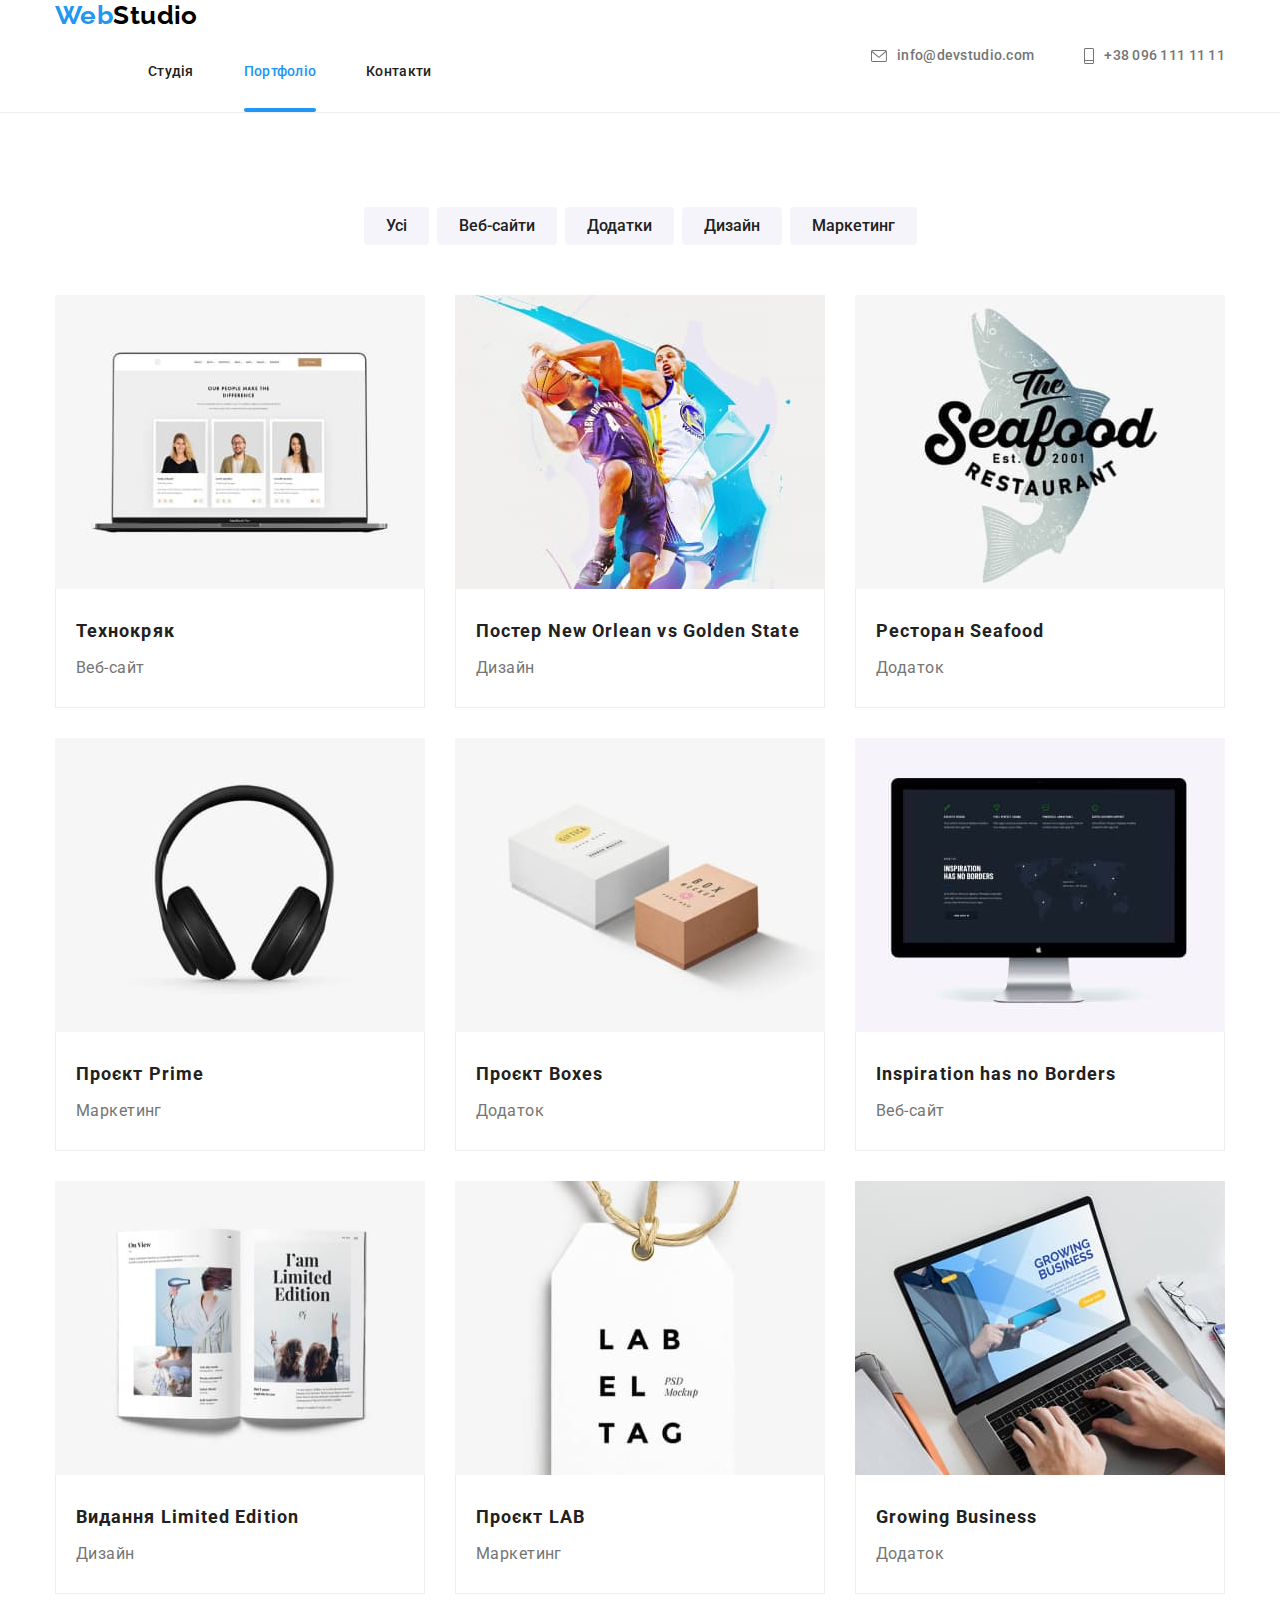
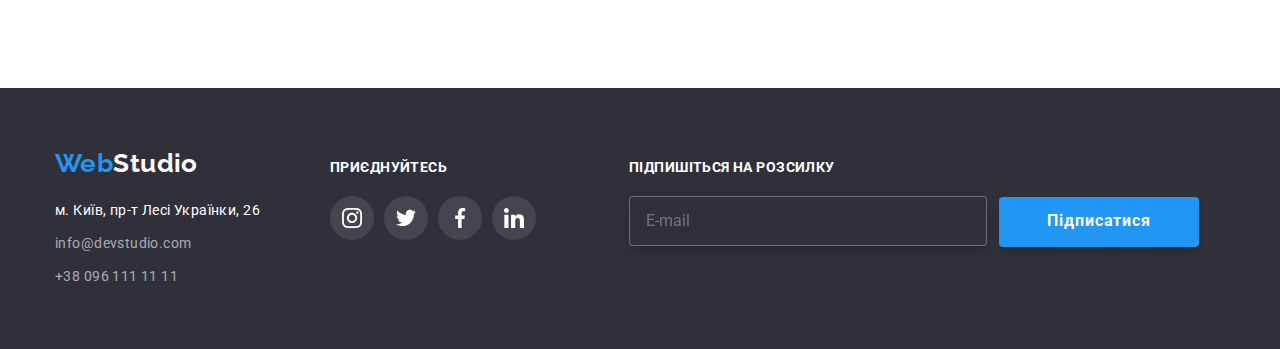
==== portfolio.html @ 60413f48 "bem metodology" ====
<!DOCTYPE html>
<html lang="uk">
  <head>
    <meta charset="UTF-8" />
    <meta http-equiv="X-UA-Compatible" content="IE=edge" />
    <meta name="viewport" content="width=device-width, initial-scale=1.0" />
    <title>WebStudio</title>
    <link
      href="https://fonts.googleapis.com/css2?family=Raleway:wght@700&family=Roboto:wght@400;500;700;900&display=swap"
      rel="stylesheet"
    />
    <link
      rel="stylesheet"
      href="https://cdnjs.cloudflare.com/ajax/libs/modern-normalize/1.1.0/modern-normalize.min.css"
    />
    <link rel="stylesheet" href="./css/style.css" />
  </head>
  <body>
    <!--Header-->
    <header class="page-header">
      <div class="container container--nav">
        <nav class="site-nav">
          <a href="./index.html" class="header-logo"
            ><span class="header-logo__accent">Web</span>Studio</a
          >
          <ul class="site-nav__list">
            <li class="site-nav__item">
              <a href="./index.html" class="site-nav__link">Студія</a>
            </li>
            <li class="site-nav__item">
              <a
                href="./portfolio.html"
                class="site-nav__link site-nav__current"
                >Портфоліо</a
              >
            </li>
            <li class="site-nav_item">
              <a href="" class="site-nav__link">Контакти</a>
            </li>
          </ul>
        </nav>
        <ul class="header-address">
          <li class="header-adress__item">
            <a href="mailto:info@devstudio.com" class="header-adress__link"
              ><svg class="header-adress__icon" width="16" height="12">
                <use href="./images/symbol-defs.svg#icon-letter"></use></svg
              >info@devstudio.com</a
            >
          </li>
          <li class="header-adress__item">
            <a href="tel:+380961111111" class="header-adress__link"
              ><svg class="header-adress__icon" width="10" height="16">
                <use href="./images/symbol-defs.svg#icon-phone"></use></svg
              >+38 096 111 11 11</a
            >
          </li>
        </ul>
      </div>
    </header>
    <!-- Unique pages -->
    <main>
      <section class="porfolio section">
        <div class="container">
          <h1 class="section-title" hidden>Our projects</h1>
          <div class="portfolio-buttons-list">
            <button type="button" class="button portfolio-button">Усі</button>
            <button type="button" class="button portfolio-button">
              Веб-сайти
            </button>
            <button type="button" class="button portfolio-button">
              Додатки
            </button>
            <button type="button" class="button portfolio-button">
              Дизайн
            </button>
            <button type="button" class="button portfolio-button">
              Маркетинг
            </button>
          </div>
          <ul class="portfolio-list">
            <li class="portfolio-item">
              <a class="portfolio-link" href="">
                <div class="portfolio-wrap-details">
                  <img
                    src="./images/portfolio-images/partfolio1.jpg"
                    alt="Our first work"
                    width="370"
                  />
                  <p class="portfolio-details">
                    Ресурс пропонує комплексні пропозиції з різним рівнем
                    функціоналу та сервісів. Все це дозволить відвідувачу
                    отримати вичерпні відомості про компанію чи приватну особу.
                  </p>
                </div>
                <div class="portfolio-characteristic">
                  <h2 class="section-title">Технокряк</h2>
                  <p class="portfolio-description">Веб-сайт</p>
                </div>
              </a>
            </li>
            <li class="portfolio-item">
              <a class="portfolio-link" href="">
                <div class="portfolio-wrap-details">
                  <img
                    src="./images/portfolio-images/partfolio2.jpg"
                    alt="Our first work"
                    width="370"
                  />
                  <p class="portfolio-details">
                    Ресурс пропонує комплексні пропозиції з різним рівнем
                    функціоналу та сервісів. Все це дозволить відвідувачу
                    отримати вичерпні відомості про компанію чи приватну особу.
                  </p>
                </div>

                <div class="portfolio-characteristic">
                  <h2 class="section-title">
                    Постер <span lang="en">New Orlean vs Golden State</span>
                  </h2>
                  <p class="portfolio-description">Дизайн</p>
                </div>
              </a>
            </li>
            <li class="portfolio-item">
              <a class="portfolio-link" href="">
                <div class="portfolio-wrap-details">
                  <img
                    src="./images/portfolio-images/partfolio3.jpg"
                    alt="Our third work"
                    width="370"
                  />
                  <p class="portfolio-details">
                    Ресурс пропонує комплексні пропозиції з різним рівнем
                    функціоналу та сервісів. Все це дозволить відвідувачу
                    отримати вичерпні відомості про компанію чи приватну особу.
                  </p>
                </div>
                <div class="portfolio-characteristic">
                  <h2 class="section-title">
                    Ресторан <span lang="en">Seafood</span>
                  </h2>
                  <p class="portfolio-description">Додаток</p>
                </div>
              </a>
            </li>
            <li class="portfolio-item">
              <a class="portfolio-link" href="">
                <div class="portfolio-wrap-details">
                  <img
                    src="./images/portfolio-images/partfolio4.jpg"
                    alt="Our fourth work"
                    width="370"
                  />
                  <p class="portfolio-details">
                    Ресурс пропонує комплексні пропозиції з різним рівнем
                    функціоналу та сервісів. Все це дозволить відвідувачу
                    отримати вичерпні відомості про компанію чи приватну особу.
                  </p>
                </div>
                <div class="portfolio-characteristic">
                  <h2 class="section-title">
                    Проєкт <span lang="en">Prime</span>
                  </h2>
                  <p class="portfolio-description">Маркетинг</p>
                </div>
              </a>
            </li>
            <li class="portfolio-item">
              <a class="portfolio-link" href="">
                <div class="portfolio-wrap-details">
                  <img
                    src="./images/portfolio-images/partfolio5.jpg"
                    alt="Our fifth work"
                    width="370"
                  />
                  <p class="portfolio-details">
                    Ресурс пропонує комплексні пропозиції з різним рівнем
                    функціоналу та сервісів. Все це дозволить відвідувачу
                    отримати вичерпні відомості про компанію чи приватну особу.
                  </p>
                </div>
                <div class="portfolio-characteristic">
                  <h2 class="section-title">
                    Проєкт <span lang="en">Boxes</span>
                  </h2>
                  <p class="portfolio-description">Додаток</p>
                </div>
              </a>
            </li>
            <li class="portfolio-item">
              <a class="portfolio-link" href="">
                <div class="portfolio-wrap-details">
                  <img
                    src="./images/portfolio-images/partfolio6.jpg"
                    alt="Our fourth work"
                    width="370"
                  />
                  <p class="portfolio-details">
                    Ресурс пропонує комплексні пропозиції з різним рівнем
                    функціоналу та сервісів. Все це дозволить відвідувачу
                    отримати вичерпні відомості про компанію чи приватну особу.
                  </p>
                </div>
                <div class="portfolio-characteristic">
                  <h2 class="section-title" lang="en">
                    Inspiration has no Borders
                  </h2>
                  <p class="portfolio-description">Веб-сайт</p>
                </div>
              </a>
            </li>
            <li class="portfolio-item">
              <a class="portfolio-link" href="">
                <div class="portfolio-wrap-details">
                  <img
                    src="./images/portfolio-images/partfolio7.jpg"
                    alt="Our fourth work"
                    width="370"
                  />
                  <p class="portfolio-details">
                    Ресурс пропонує комплексні пропозиції з різним рівнем
                    функціоналу та сервісів. Все це дозволить відвідувачу
                    отримати вичерпні відомості про компанію чи приватну особу.
                  </p>
                </div>
                <div class="portfolio-characteristic">
                  <h2 class="section-title">
                    Видання <span lang="en">Limited Edition</span>
                  </h2>
                  <p class="portfolio-description">Дизайн</p>
                </div>
              </a>
            </li>
            <li class="portfolio-item">
              <a class="portfolio-link" href="">
                <div class="portfolio-wrap-details">
                  <img
                    src="./images/portfolio-images/partfolio8.jpg"
                    alt="Our eighth work"
                    width="370"
                  />
                  <p class="portfolio-details">
                    Ресурс пропонує комплексні пропозиції з різним рівнем
                    функціоналу та сервісів. Все це дозволить відвідувачу
                    отримати вичерпні відомості про компанію чи приватну особу.
                  </p>
                </div>

                <div class="portfolio-characteristic">
                  <h2 class="section-title">
                    Проєкт <span lang="en">LAB</span>
                  </h2>
                  <p class="portfolio-description">Маркетинг</p>
                </div>
              </a>
            </li>
            <li class="portfolio-item">
              <a class="portfolio-link" href="">
                <div class="portfolio-wrap-details">
                  <img
                    src="./images/portfolio-images/partfolio9.jpg"
                    alt="Our ninth work"
                    width="370"
                  />
                  <p class="portfolio-details">
                    Ресурс пропонує комплексні пропозиції з різним рівнем
                    функціоналу та сервісів. Все це дозволить відвідувачу
                    отримати вичерпні відомості про компанію чи приватну особу.
                  </p>
                </div>
                <div class="portfolio-characteristic">
                  <h2 class="section-title" lang="en">Growing Business</h2>
                  <p class="portfolio-description">Додаток</p>
                </div>
              </a>
            </li>
          </ul>
        </div>
      </section>
    </main>
    <!--footer-->
    <footer class="page-footer">
      <div class="container container-footer">
        <div class="main-footer">
          <a href="./index.html" class="footer-logo"
            ><span class="footer-logo__accent">Web</span>Studio</a
          >
          <address class="footer-address">
            <ul class="footer-address__list">
              <li class="footer-address__item">
                <a
                  href="https://goo.gl/maps/tUJnpnbdcwp7W9dC6"
                  target="_blank"
                  rel="noreferrer noopener"
                  class="footer-address__map"
                  >м. Київ, пр-т Лесі Українки, 26</a
                >
              </li>
              <li class="footer-address__item">
                <a href="mailto:info@devstudio.com" class="footer-address__info"
                  >info@devstudio.com</a
                >
              </li>
              <li class="footer-address__item">
                <a href="tel:+380961111111" class="footer-address__info"
                  >+38 096 111 11 11</a
                >
              </li>
            </ul>
          </address>
        </div>
        <div class="page-footer__joinUs">
          <strong class="page-footer__strong">Приєднуйтесь</strong>
          <ul class="footer-social-list social-list">
            <li class="footer-social-list__item">
              <a class="footer-social-list__link" href="">
                <svg class="footer-social-list__icon" width="20" height="20">
                  <use href="./images/symbol-defs.svg#icon-instagram"></use>
                </svg>
              </a>
            </li>
            <li class="footer-social-list__item">
              <a class="footer-social-list__link" href="">
                <svg class="footer-social-list__icon" width="20" height="20">
                  <use href="./images/symbol-defs.svg#icon-twitter"></use>
                </svg>
              </a>
            </li>
            <li class="footer-social-list__item">
              <a class="footer-social-list__link" href="">
                <svg class="footer-social-list__icon" width="20" height="20">
                  <use href="./images/symbol-defs.svg#icon-facebook"></use>
                </svg>
              </a>
            </li>
            <li class="footer-social-list__item">
              <a class="footer-social-list__link" href="">
                <svg class="footer-social-list__icon" width="20" height="20">
                  <use href="./images/symbol-defs.svg#icon-linkedin"></use>
                </svg>
              </a>
            </li>
          </ul>
        </div>
        <div class="mailing-list">
          <strong class="page-footer__strong">Підпишіться на розсилку</strong>
          <div>
            <form action="" class="mailing-list__wrapper">
              <input
                type="email"
                name="mailing-email"
                placeholder="E-mail"
                class="mailing-list__input"
              />
              <button type="button" class="mailing-list__button button">
                Підписатися
              </button>
            </form>
          </div>
        </div>
      </div>
    </footer>
  </body>
</html>
---- css/style.css ----
/* Palette
primary white color #FFFFFF
secondary blue color #2196F3
black text color for headers #212121
description text color #757575
primary black background color #2F303A
secondary white background color #F5F4FA
completly dark color #000000
 */

:root {
  --primary-color: #ffffff;
  --secondary-color: #2196f3;
  --header-text-color: #212121;
  --description-text-color: #757575;
  --primary-background-color: #2f303a;
  --secondary-background-color: #f5f4fa;
  --dark-logo-color: #000000;
  --border-color: #eeeeee;
  --white-transparent-color: rgba(255, 255, 255, 0.6);
}

/* general */
body {
  color: var(--description-text-color);
  font-family: Roboto, sans-serif;
  letter-spacing: 0.03em;
  font-size: 14px;
}

.container {
  margin: 0 auto;
  width: 1200px;
  padding-left: 15px;
  padding-right: 15px;
  /* outline: 2px solid tomato; */
}

ul {
  list-style: none;
  margin: 0;
  padding: 0;
}
h1,
h2,
h3,
h4,
h5,
h6,
p {
  margin: 0;
  padding: 0;
}

.section-title {
  color: var(--header-text-color);
}

.section {
  padding-top: 94px;
  padding-bottom: 94px;
}

a {
  text-decoration: none;
}

img {
  max-width: 100%;
  height: auto;
}

.button {
  cursor: pointer;
  font-family: inherit;
}
/* general header */

.page-header {
  border-bottom: 1px solid var(--border-color);
}
.header-logo {
  color: var(--dark-logo-color);

  font-family: "Raleway";
  font-weight: 700;
  font-size: 26px;
  line-height: 1.19;
}

.header-logo__accent {
  color: var(--secondary-color);
}

.container--nav {
  display: flex;
  align-items: center;
}

.site-nav__list {
  display: flex;
  align-items: center;
  margin-left: 93px;
}

.site-nav__list .site-nav__item:not(:last-child) {
  margin-right: 50px;
}

.site-nav__list .site-nav__item {
  display: block;
  padding-top: 32px;
  padding-bottom: 32px;
}

.site-nav__link {
  color: var(--header-text-color);

  font-weight: 500;
  /* font-size: 14px; */
  line-height: 1.14;
  letter-spacing: 0.02em;
  transition: color 250ms cubic-bezier(0.4, 0, 0.2, 1);
}

.site-nav__link:hover,
.site-nav__link:focus {
  color: var(--secondary-color);
}

.site-nav__link.site-nav__current {
  color: var(--secondary-color);
  position: relative;
}

.site-nav__link.site-nav__current::after {
  content: "";
  display: inline-block;
  width: 100%;

  position: absolute;
  height: 4px;
  border-radius: 2px;
  left: 0;
  bottom: -33px;
  background-color: var(--secondary-color);
}

.header-address {
  align-items: center;
  display: flex;
  margin-left: auto;
}

.header-adress__item + .header-adress__item {
  margin-left: 50px;
}

.header-adress__link {
  display: flex;
  align-items: center;

  color: var(--description-text-color);
  font-weight: 500;
  font-size: 14px;
  line-height: 1.14;
  letter-spacing: 0.02em;

  transition: color 250ms cubic-bezier(0.4, 0, 0.2, 1);
}

.header-adress__link:hover,
.header-adress__link:focus {
  /* fill: var(--secondary-color); */
  color: var(--secondary-color);
}

.header-adress__icon {
  margin-right: 10px;
  fill: currentColor;
}

/* general footer  */

.page-footer {
  background-color: var(--primary-background-color);
  padding-top: 60px;
  padding-bottom: 60px;
}

.container-footer {
  display: flex;
  align-items: baseline;
}

.footer-address {
  line-height: 1.71;
}

.footer-adress__list {
  display: flex;
  flex-direction: column;
}

.footer-address__item:not(:last-child) {
  margin-bottom: 9px;
}

.footer-logo {
  margin-bottom: 20px;
  display: block;

  color: var(--primary-color);
  font-family: "Raleway";
  font-weight: 700;
  font-size: 26px;
  line-height: 1.19;
}

.footer-logo__accent {
  color: var(--secondary-color);
}

.footer-address__info {
  color: var(--white-transparent-color);
  font-style: normal;
  transition: color 250ms cubic-bezier(0.4, 0, 0.2, 1);
}

.footer-address__info:hover,
.footer-address__info:focus {
  color: var(--secondary-color);
}

.footer-address__map {
  color: var(--primary-color);
  font-style: normal;
  transition: color 250ms cubic-bezier(0.4, 0, 0.2, 1);
}

.footer-address__map:hover,
.footer-address__map:focus {
  color: var(--secondary-color);
}

.page-footer__joinUs {
  margin-left: 70px;
}

.page-footer__strong {
  color: var(--primary-color);
  font-weight: 700;
  font-size: 14px;
  line-height: 1.14;
  text-transform: uppercase;
}

.footer-social-list {
  margin-top: 20px;
  margin-bottom: 0;
}

.footer-social-list__link {
  /* padding: 12px; */
  border-radius: 50px;
  background-color: rgba(255, 255, 255, 0.1);
  display: flex;
  width: 44px;
  height: 44px;
  align-items: center;
  justify-content: center;
  transition: background-color 250ms cubic-bezier(0.4, 0, 0.2, 1);
}

.footer-social-list__link:hover,
.footer-social-list__link:focus {
  background-color: var(--secondary-color);
}

.footer-social-list__icon {
  fill: var(--primary-color);
}

.mailing-list {
  margin-left: 93px;
}

.mailing-list__wrapper {
  display: flex;
  align-items: baseline;
}

.mailing-list__input {
  margin-top: 20px;
  margin-right: 12px;
  padding: 15px 16px;
  width: 358px;
  height: 50px;

  border: 1px solid rgba(255, 255, 255, 0.3);
  filter: drop-shadow(0px 4px 4px rgba(0, 0, 0, 0.15));
  border-radius: 4px;

  color: rgba(255, 255, 255, 0.6);
  background: var(--primary-background-color);
  font-size: 16px;
  line-height: 1.25;
  outline: none;
}

.mailing-list__button {
  height: 50px;
  min-width: 200px;
  display: flex;
  align-items: center;
  justify-content: center;
  letter-spacing: 0.06em;

  background: #2196f3;
  box-shadow: 0px 4px 4px rgba(0, 0, 0, 0.15);
  border: none;
  border-radius: 4px;
  font-weight: 700;
  font-size: 16px;
  line-height: 1.88;

  color: var(--primary-color);
}

.mailing-list__::after {
  margin-left: 10px;
  content: "";
  width: 24px;
  height: 24px;
  background-image: url(../images/icon\ send.svg);
  background-size: contain;
}
/* main */
/* hero page */

.overlay {
  height: 600px;
  max-width: 1600px;

  margin-left: auto;
  margin-right: auto;
  background-image: linear-gradient(
      to right,
      rgba(47, 48, 58, 0.4),
      rgba(47, 48, 58, 0.4)
    ),
    url(../images/hero-img.png);

  background-size: cover;
  background-position: center;
  background-repeat: no-repeat;
}

.hero-page {
  padding-top: 200px;
  padding-bottom: 200px;

  text-align: center;
}

.hero-page__header {
  width: 696px;
  margin: 0 auto;
  margin-bottom: 30px;

  color: var(--primary-color);
  font-family: "Roboto";
  font-weight: 900;
  font-size: 44px;
  line-height: 1.36;

  letter-spacing: 0.06em;
  text-transform: uppercase;
}

.hero-page__button {
  display: inline-block;
  border-radius: 4px;
  min-width: 216px;
  min-height: 50px;

  color: var(--primary-color);
  background-color: var(--secondary-color);
  font-weight: 700;
  font-size: 16px;
  line-height: 1.88;
  letter-spacing: 0.06em;
  border: 0px;
}

/* About company section */

.about-company__title {
  margin-bottom: 10px;

  font-weight: 700;
  font-size: 14px;
  line-height: 1.14;
  letter-spacing: 0.03em;
  text-transform: uppercase;
}

.about-company__list {
  display: flex;
}

.about-company__item:not(:last-child) {
  margin-right: 30px;
}

.about-company__advantages-section {
  margin-bottom: 30px;
  display: flex;
  align-items: center;
  justify-content: center;

  width: 270px;
  height: 120px;
  background-color: var(--secondary-background-color);
}

.about-company__advantages {
  width: 270px;
  line-height: 1.71;
}

/* What do we do section */
.what-we-do {
  padding-top: 0;
}

.what-we-do__title {
  margin-bottom: 50px;

  font-weight: 700;
  font-size: 36px;
  line-height: 1.16;
  text-align: center;
}

.what-we-do__list {
  display: flex;
}

.what-we-do__item {
  position: relative;
}

.what-we-do__item:not(:last-child) {
  margin-right: 30px;
}

.what-we-do__description {
  width: 370px;
  height: 70px;
  position: absolute;
  background-color: rgba(47, 48, 58, 0.8);
  left: 0;
  bottom: 3px;
  display: flex;
  align-items: center;
  justify-content: center;

  font-family: "Roboto";
  font-weight: 700;
  font-size: 14px;
  line-height: 1.14;
  text-transform: uppercase;
  color: var(--primary-color);
}

.what-we-do__image {
  max-width: 100%;
  height: auto;
}

/* Our team section */
.our-team {
  background-color: var(--secondary-background-color);
}
.our-team__title {
  margin-bottom: 50px;
  font-weight: 700;
  font-size: 36px;
  line-height: 1.16;
  text-align: center;
}

.our-team__list {
  display: flex;
}

.our-team__item {
  text-align: center;
  background-color: var(--primary-color);

  box-shadow: 0px 1px 3px rgba(0, 0, 0, 0.12), 0px 1px 1px rgba(0, 0, 0, 0.14),
    0px 2px 1px rgba(0, 0, 0, 0.2);
  border-radius: 0px 0px 4px 4px;
}

.our-team__item:not(:last-child) {
  margin-right: 30px;
}

.team-characteristic__title {
  margin-bottom: 10px;

  font-weight: 500;
  font-size: 16px;
  line-height: 1.18;
}

.team-characteristic {
  padding-top: 30px;
  padding-bottom: 30px;
}

.team-characteristic__description {
  margin-bottom: 16px;
  font-size: 16px;
  line-height: 1.18;
}

.social-list {
  display: flex;
  justify-content: center;
  align-items: center;
  gap: 10px;
}

.social-list__link {
  display: flex;
  width: 44px;
  height: 44px;
  align-items: center;
  justify-content: center;

  transition: background-color 250ms cubic-bezier(0.4, 0, 0.2, 1),
    border-radius 250ms cubic-bezier(0.4, 0, 0.2, 1);
}

.social-list__link:hover,
.social-list__link:focus {
  background-color: var(--secondary-color);
  border-radius: 50px;
}

.social-list__icon {
  fill: #afb1b8;
  transition: fill 250ms cubic-bezier(0.4, 0, 0.2, 1);
}

.social-list__link:hover .social-list__icon,
.social-list__link:focus .social-list__icon {
  fill: var(--primary-color);
}

/* Our clients */
.our-clients__title {
  text-align: center;
  font-weight: 700;
  font-size: 36px;
  line-height: 1.16;

  margin-bottom: 50px;
}

.our-clients__list {
  display: flex;
  justify-content: center;
  gap: 30px;
}

.our-clients__list .our-clients__item {
  width: 170px;
  height: 92px;
}

.our-clients__icon {
  fill: currentColor;
}

.our-clients__link {
  border: 1px solid #afb1b8;
  color: #afb1b8;
  border-radius: 4px;
  display: flex;
  width: 100%;
  height: 100%;
  justify-content: center;
  align-items: center;

  transition: color 250ms cubic-bezier(0.4, 0, 0.2, 1),
    border 250ms cubic-bezier(0.4, 0, 0.2, 1);
}

.our-clients__link:hover,
.our-clients__hover:focus {
  color: var(--secondary-color);
  border: 1px solid var(--secondary-color);
}

/* portfolio */

.portfolio-buttons-list {
  justify-content: center;
  margin-bottom: 50px;
  display: flex;
  gap: 8px;
}

.portfolio-button {
  display: inline-block;
  padding: 6px 22px;
  border: 0px;
  border-radius: 4px;

  color: var(--header-text-color);
  background-color: var(--secondary-background-color);

  font-weight: 500;
  font-size: 16px;
  line-height: 1.62;
  text-align: center;
  transition: color 250ms cubic-bezier(0.4, 0, 0.2, 1),
    background-color 250ms cubic-bezier(0.4, 0, 0.2, 1),
    box-shadow 250ms cubic-bezier(0.4, 0, 0.2, 1);
}

.portfolio-button:hover,
.portfolio-button:focus {
  color: var(--primary-color);
  background-color: var(--secondary-color);
  box-shadow: 0px 3px 1px rgba(0, 0, 0, 0.1), 0px 1px 2px rgba(0, 0, 0, 0.08),
    0px 2px 2px rgba(0, 0, 0, 0.12);
}

.portfolio-list {
  display: flex;
  flex-wrap: wrap;
  gap: 30px;
}

.portfolio-link {
  display: block;
  transition: box-shadow 250ms cubic-bezier(0.4, 0, 0.2, 1);
}

.portfolio-link:hover,
.portfolio-link:focus {
  box-shadow: 0px 3px 1px rgba(0, 0, 0, 0.1), 0px 1px 2px rgba(0, 0, 0, 0.08),
    0px 2px 2px rgba(0, 0, 0, 0.12);
}

.portfolio-wrap-details {
  position: relative;
  overflow: hidden;
}

.portfolio-wrap-details img {
  display: block;
}

.portfolio-details {
  position: absolute;
  left: 0;
  top: 0;
  height: 100%;
  padding-left: 24px;
  padding-right: 24px;
  padding-top: 63px;

  font-size: 18px;
  line-height: 1.56;

  background-color: rgba(33, 150, 243, 0.9);
  color: var(--primary-color);

  transform: translateY(100%);
  transition: transform 250ms cubic-bezier(0.4, 0, 0.2, 1);
}

.portfolio-item:hover .portfolio-details,
.portfolio-item:focus .portfolio-details {
  transform: translateY(0);
}

.portfolio-characteristic {
  padding: 24px 20px;
  border: 1px solid var(--border-color);
  border-top: none;
}

.portfolio-list .section-title {
  margin-bottom: 4px;
  font-weight: 700;
  font-size: 18px;
  line-height: 2;
  letter-spacing: 0.06em;
}

.portfolio-description {
  font-size: 16px;
  line-height: 1.88;
  color: var(--description-text-color);
}

/* modal */
.backdrop {
  position: fixed;
  top: 0;
  left: 0;
  width: 100%;
  height: 100vh;
  background: rgba(0, 0, 0, 0.2);

  opacity: 1;
  transition: opacity 250ms cubic-bezier(0.4, 0, 0.2, 1),
    visibility 250ms cubic-bezier(0.4, 0, 0.2, 1);
  transition: opacity 250ms cubic-bezier(0.4, 0, 0.2, 1);
}

.backdrop .is-hidden .modal {
  transform: translate(-50%, -50%) scale(1.1);
}

.modal {
  position: absolute;
  padding: 40px;
  width: 528px;
  height: 581px;
  top: 50%;
  left: 50%;
  transform: translate(-50%, -50%) scale(1);
  background-color: var(--primary-color);

  transition: transform 250ms cubic-bezier(0.4, 0, 0.2, 1),
    opacity 250ms cubic-bezier(0.4, 0, 0.2, 1);
}

.is-hidden {
  opacity: 0;
  visibility: hidden;
  pointer-events: none;

  transform: translate(-50%, -50%) scale(1.1);
}

.no-scroll {
  overflow: hidden;
}

.modal__close-button {
  position: absolute;
  top: 8px;
  right: 8px;
  cursor: pointer;
  width: 30px;
  height: 30px;
  display: flex;
  justify-content: center;
  align-items: center;
  border-radius: 50%;
  border: 1px solid rgba(0, 0, 0, 0.1);
  color: var(--dark-logo-color);
  background-color: var(--primary-color);
  transition: background-color 250ms cubic-bezier(0.4, 0, 0.2, 1);
}

.modal__close-button:hover,
.modal__close-button:focus {
  fill: var(--secondary-color);
}

.modal__close-icon {
  width: 18px;
  height: 18px;
}

.modal__title {
  margin-bottom: 12px;
  font-weight: 700;
  font-size: 20px;
  line-height: 1.15;
  text-align: center;
  color: var(--header-text-color);
}

.modal-form__form-element {
  display: flex;
  flex-direction: column;
  margin-top: 10px;
  margin-bottom: 10px;
}

.modal-form__input-wrap {
  position: relative;
}

.modal-form__form-icon {
  position: absolute;
  top: 50%;
  left: 12px;

  transform: translateY(-50%);
}

.modal-form__label {
  margin-bottom: 4px;
}

.modal-form__input:focus + .modal-form__form-icon {
  fill: var(--secondary-color);
}

.modal-form__input {
  width: 448px;
  height: 40px;
  border: none;
  padding-left: 42px;

  border: 1px solid rgba(33, 33, 33, 0.2);
  border-radius: 4px;
  outline: none;

  font-family: inherit;
  font-size: 100%;
  line-height: 1.15;

  color: rgba(117, 117, 117);

  transition: border 250ms cubic-bezier(0.4, 0, 0.2, 1);
}

.modal-form__input:focus {
  border: 1px solid var(--secondary-color);
}

.modal-form__textarea {
  width: 100%;
  height: 120px;
  padding: 12px 16px;

  border: 1px solid rgba(33, 33, 33, 0.2);
  border-radius: 4px;
  resize: none;
  outline: none;

  font-family: inherit;
  font-size: 100%;
  line-height: 1.15;

  color: rgba(117, 117, 117);

  transition: border 250ms cubic-bezier(0.4, 0, 0.2, 1);
}

.modal-form__textarea:focus {
  border: 1px solid var(--secondary-color);
}

.modal-button {
  margin: 0 auto;
  padding: 10px 42px;

  font-weight: 700;
  font-size: 16px;
  line-height: 1.88;

  display: flex;
  align-items: center;
  text-align: center;
  letter-spacing: 0.06em;

  background: #2196f3;
  color: var(--primary-color);
  box-shadow: 0px 4px 4px rgba(0, 0, 0, 0.15);
  border-radius: 4px;
  border: none;
}

.accept {
  margin-top: 20px;
  margin-bottom: 30px;
}

.accept__link {
  text-decoration: underline;
  color: var(--secondary-color);
}

.accept__input {
  position: absolute;
  white-space: nowrap;
  width: 1px;
  height: 1px;
  overflow: hidden;
  border: 0;
  padding: 0;
  clip: rect(0 0 0 0);
  clip-path: inset(50%);
  margin: -1px;
}

.accept__label {
  font-size: 14px;
  line-height: 1.71;

  display: flex;
  justify-content: center;
  align-items: center;
}

.accept__checkbox {
  margin-right: 5px;
  width: 15px;
  height: 15px;
  border: 2px solid var(--header-text-color);
  border-radius: 2px;
  display: flex;
  align-items: center;
}

.accept-tick {
  display: none;
}

.accept__input:checked + .accept__label .accept__checkbox {
  background: var(--secondary-color);
  border: 2px solid var(--secondary-color);
}

.accept__input:checked + .accept__label .accept-tick {
  display: block;
}
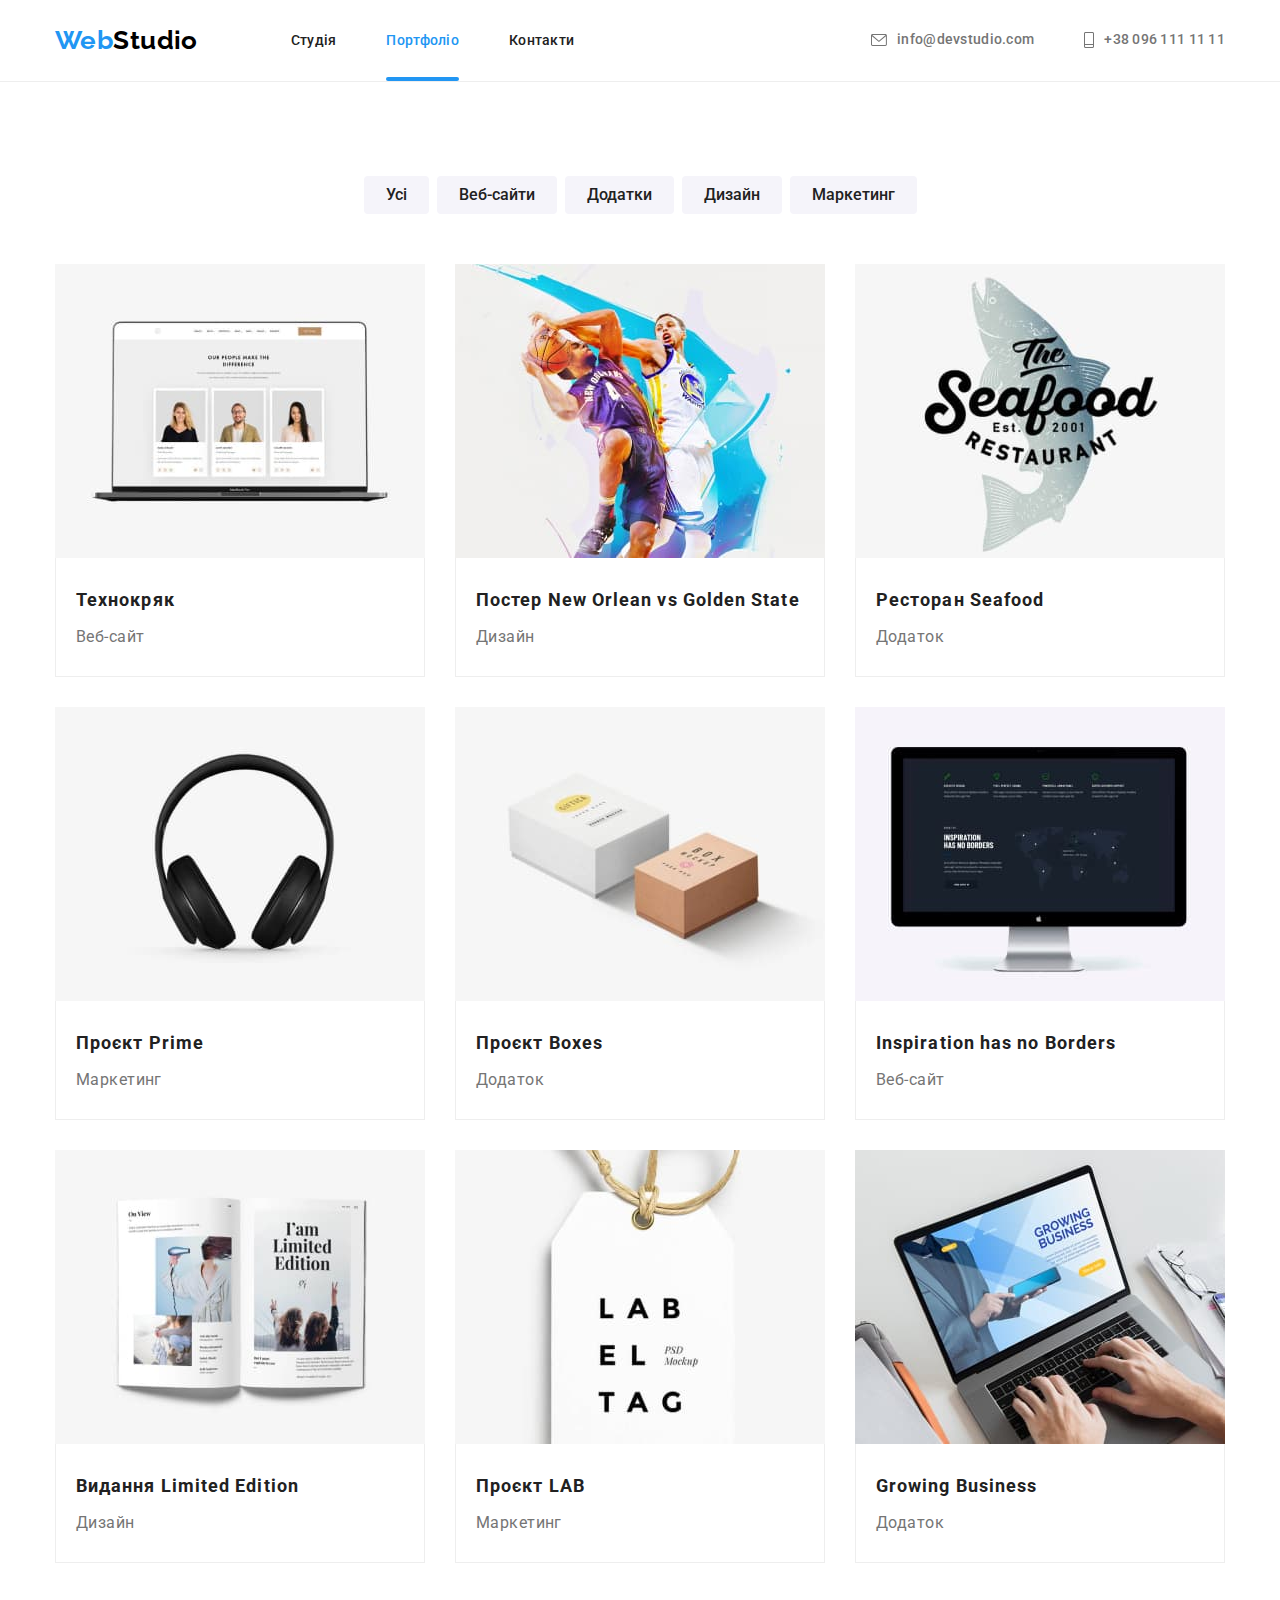
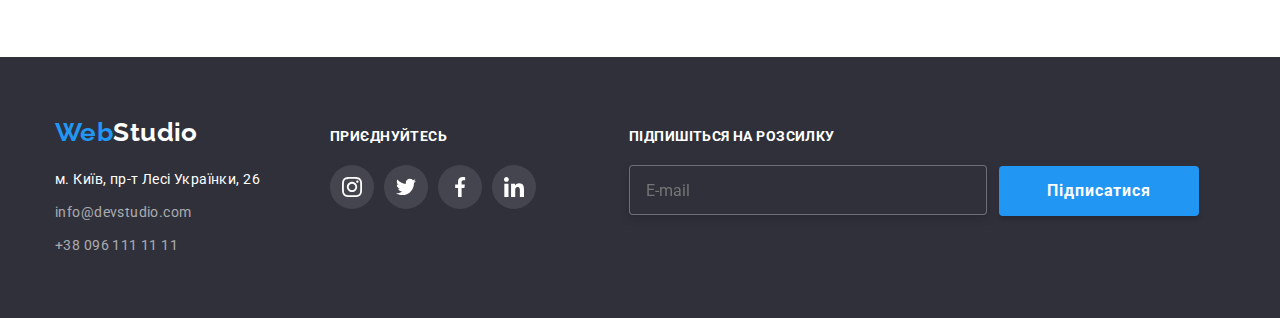
==== commit 9ea14e5f: "sass" ====
--- a/portfolio.html
+++ b/portfolio.html
@@ -13,7 +13,7 @@
       rel="stylesheet"
       href="https://cdnjs.cloudflare.com/ajax/libs/modern-normalize/1.1.0/modern-normalize.min.css"
     />
-    <link rel="stylesheet" href="./css/style.css" />
+    <link rel="stylesheet" href="./css/main.min.css" />
   </head>
   <body>
     <!--Header-->
@@ -40,16 +40,16 @@
           </ul>
         </nav>
         <ul class="header-address">
-          <li class="header-adress__item">
-            <a href="mailto:info@devstudio.com" class="header-adress__link"
-              ><svg class="header-adress__icon" width="16" height="12">
+          <li class="header-address__item">
+            <a href="mailto:info@devstudio.com" class="header-address__link"
+              ><svg class="header-address__icon" width="16" height="12">
                 <use href="./images/symbol-defs.svg#icon-letter"></use></svg
               >info@devstudio.com</a
             >
           </li>
-          <li class="header-adress__item">
-            <a href="tel:+380961111111" class="header-adress__link"
-              ><svg class="header-adress__icon" width="10" height="16">
+          <li class="header-address__item">
+            <a href="tel:+380961111111" class="header-address__link"
+              ><svg class="header-address__icon" width="10" height="16">
                 <use href="./images/symbol-defs.svg#icon-phone"></use></svg
               >+38 096 111 11 11</a
             >
--- a/css/main.min.css
+++ b/css/main.min.css
@@ -0,0 +1 @@
+:root{--primary-color: #ffffff;--secondary-color: #2196f3;--header-text-color: #212121;--description-text-color: #757575;--primary-background-color: #2f303a;--secondary-background-color: #f5f4fa;--dark-logo-color: #000000;--border-color: #eeeeee;--white-transparent-color: rgba(255, 255, 255, 0.6)}body{color:var(--description-text-color);font-family:Roboto,sans-serif;letter-spacing:.03em;font-size:14px}.container{margin:0 auto;width:1200px;padding-left:15px;padding-right:15px}ul{list-style:none;margin:0;padding:0}h1,h2,h3,h4,h5,h6,p{margin:0;padding:0}.section-title{color:var(--header-text-color)}.section{padding-top:94px;padding-bottom:94px}a{text-decoration:none}img{max-width:100%;height:auto}.button{cursor:pointer;font-family:inherit}.page-header{border-bottom:1px solid var(--border-color)}.header-logo{color:var(--dark-logo-color);font-family:"Raleway";font-weight:700;font-size:26px;line-height:1.19}.header-logo__accent{color:var(--secondary-color)}.container--nav{display:-webkit-box;display:-ms-flexbox;display:flex;-webkit-box-align:center;-ms-flex-align:center;align-items:center}.site-nav{display:-webkit-box;display:-ms-flexbox;display:flex;-webkit-box-align:center;-ms-flex-align:center;align-items:center}.site-nav__list{display:-webkit-box;display:-ms-flexbox;display:flex;-webkit-box-align:center;-ms-flex-align:center;align-items:center;margin-left:93px}.site-nav__item:not(:last-child){margin-right:50px}.site-nav__item{display:block;padding-top:32px;padding-bottom:32px}.site-nav__link{color:var(--header-text-color);font-weight:500;line-height:1.14;letter-spacing:.02em;-webkit-transition:color 250ms cubic-bezier(0.4, 0, 0.2, 1);transition:color 250ms cubic-bezier(0.4, 0, 0.2, 1)}.site-nav__link:hover,.site-nav__link:focus{color:var(--secondary-color)}.site-nav__link.site-nav__current{color:var(--secondary-color);position:relative}.site-nav__link.site-nav__current::after{content:"";display:inline-block;width:100%;position:absolute;height:4px;border-radius:2px;left:0;bottom:-33px;background-color:var(--secondary-color)}.header-address{-webkit-box-align:center;-ms-flex-align:center;align-items:center;display:-webkit-box;display:-ms-flexbox;display:flex;margin-left:auto}.header-address__item+.header-address__item{margin-left:50px}.header-address__link{display:-webkit-box;display:-ms-flexbox;display:flex;-webkit-box-align:center;-ms-flex-align:center;align-items:center;color:var(--description-text-color);font-weight:500;font-size:14px;line-height:1.14;letter-spacing:.02em;-webkit-transition:color 250ms cubic-bezier(0.4, 0, 0.2, 1);transition:color 250ms cubic-bezier(0.4, 0, 0.2, 1)}.header-address__link:hover,.header-address__link:focus{color:var(--secondary-color)}.header-address__icon{margin-right:10px;fill:currentColor}.page-footer{background-color:var(--primary-background-color);padding-top:60px;padding-bottom:60px}.page-footer__joinUs{margin-left:70px}.page-footer__strong{color:var(--primary-color);font-weight:700;font-size:14px;line-height:1.14;text-transform:uppercase}.container-footer{display:-webkit-box;display:-ms-flexbox;display:flex;-webkit-box-align:baseline;-ms-flex-align:baseline;align-items:baseline}.footer-logo{margin-bottom:20px;display:block;color:var(--primary-color);font-family:"Raleway";font-weight:700;font-size:26px;line-height:1.19}.footer-logo__accent{color:var(--secondary-color)}.footer-address{line-height:1.71}.footer-address__list{display:-webkit-box;display:-ms-flexbox;display:flex;-webkit-box-orient:vertical;-webkit-box-direction:normal;-ms-flex-direction:column;flex-direction:column}.footer-address__item:not(:last-child){margin-bottom:9px}.footer-address__info{color:var(--white-transparent-color);font-style:normal;-webkit-transition:color 250ms cubic-bezier(0.4, 0, 0.2, 1);transition:color 250ms cubic-bezier(0.4, 0, 0.2, 1)}.footer-address__info:hover,.footer-address__info:focus{color:var(--secondary-color)}.footer-address__map{color:var(--primary-color);font-style:normal;-webkit-transition:color 250ms cubic-bezier(0.4, 0, 0.2, 1);transition:color 250ms cubic-bezier(0.4, 0, 0.2, 1)}.footer-address__map:hover,.footer-address__map:focus{color:var(--secondary-color)}.footer-social-list{margin-top:20px;margin-bottom:0}.footer-social-list__link{border-radius:50px;background-color:rgba(255,255,255,.1);display:-webkit-box;display:-ms-flexbox;display:flex;width:44px;height:44px;-webkit-box-align:center;-ms-flex-align:center;align-items:center;-webkit-box-pack:center;-ms-flex-pack:center;justify-content:center;-webkit-transition:background-color 250ms cubic-bezier(0.4, 0, 0.2, 1);transition:background-color 250ms cubic-bezier(0.4, 0, 0.2, 1)}.footer-social-list__link:hover,.footer-social-list__link:focus{background-color:var(--secondary-color)}.footer-social-list__icon{fill:var(--primary-color)}.mailing-list{margin-left:93px}.mailing-list__wrapper{display:-webkit-box;display:-ms-flexbox;display:flex;-webkit-box-align:baseline;-ms-flex-align:baseline;align-items:baseline}.mailing-list__input{margin-top:20px;margin-right:12px;padding:15px 16px;width:358px;height:50px;border:1px solid rgba(255,255,255,.3);-webkit-filter:drop-shadow(0px 4px 4px rgba(0, 0, 0, 0.15));filter:drop-shadow(0px 4px 4px rgba(0, 0, 0, 0.15));border-radius:4px;color:rgba(255,255,255,.6);background:var(--primary-background-color);font-size:16px;line-height:1.25;outline:none}.mailing-list__button{height:50px;min-width:200px;display:-webkit-box;display:-ms-flexbox;display:flex;-webkit-box-align:center;-ms-flex-align:center;align-items:center;-webkit-box-pack:center;-ms-flex-pack:center;justify-content:center;letter-spacing:.06em;background:#2196f3;-webkit-box-shadow:0px 4px 4px rgba(0,0,0,.15);box-shadow:0px 4px 4px rgba(0,0,0,.15);border:none;border-radius:4px;font-weight:700;font-size:16px;line-height:1.88;color:var(--primary-color)}.mailing-list__::after{margin-left:10px;content:"";width:24px;height:24px;background-image:url(../images/icon\ send.svg);background-size:contain}.overlay{height:600px;max-width:1600px;margin-left:auto;margin-right:auto;background-image:-webkit-gradient(linear, left top, right top, from(rgba(47, 48, 58, 0.4)), to(rgba(47, 48, 58, 0.4))),url(../images/hero-img.png);background-image:linear-gradient(to right, rgba(47, 48, 58, 0.4), rgba(47, 48, 58, 0.4)),url(../images/hero-img.png);background-size:cover;background-position:center;background-repeat:no-repeat}.hero-page{padding-top:200px;padding-bottom:200px;text-align:center}.hero-page__header{width:696px;margin:0 auto;margin-bottom:30px;color:var(--primary-color);font-family:"Roboto";font-weight:900;font-size:44px;line-height:1.36;letter-spacing:.06em;text-transform:uppercase}.hero-page__button{display:inline-block;border-radius:4px;min-width:216px;min-height:50px;color:var(--primary-color);background-color:var(--secondary-color);font-weight:700;font-size:16px;line-height:1.88;letter-spacing:.06em;border:0px}.about-company__title{margin-bottom:10px;font-weight:700;font-size:14px;line-height:1.14;letter-spacing:.03em;text-transform:uppercase}.about-company__list{display:-webkit-box;display:-ms-flexbox;display:flex}.about-company__item:not(:last-child){margin-right:30px}.about-company__advantages-section{margin-bottom:30px;display:-webkit-box;display:-ms-flexbox;display:flex;-webkit-box-align:center;-ms-flex-align:center;align-items:center;-webkit-box-pack:center;-ms-flex-pack:center;justify-content:center;width:270px;height:120px;background-color:var(--secondary-background-color)}.about-company__advantages{width:270px;line-height:1.71}.what-we-do{padding-top:0}.what-we-do__title{margin-bottom:50px;font-weight:700;font-size:36px;line-height:1.16;text-align:center}.what-we-do__list{display:-webkit-box;display:-ms-flexbox;display:flex}.what-we-do__item{position:relative}.what-we-do__item:not(:last-child){margin-right:30px}.what-we-do__description{width:370px;height:70px;position:absolute;background-color:rgba(47,48,58,.8);left:0;bottom:3px;display:-webkit-box;display:-ms-flexbox;display:flex;-webkit-box-align:center;-ms-flex-align:center;align-items:center;-webkit-box-pack:center;-ms-flex-pack:center;justify-content:center;font-family:"Roboto";font-weight:700;font-size:14px;line-height:1.14;text-transform:uppercase;color:var(--primary-color)}.what-we-do__image{max-width:100%;height:auto}.our-team{background-color:var(--secondary-background-color)}.our-team__title{margin-bottom:50px;font-weight:700;font-size:36px;line-height:1.16;text-align:center}.our-team__list{display:-webkit-box;display:-ms-flexbox;display:flex}.our-team__item{text-align:center;background-color:var(--primary-color);-webkit-box-shadow:0px 1px 3px rgba(0,0,0,.12),0px 1px 1px rgba(0,0,0,.14),0px 2px 1px rgba(0,0,0,.2);box-shadow:0px 1px 3px rgba(0,0,0,.12),0px 1px 1px rgba(0,0,0,.14),0px 2px 1px rgba(0,0,0,.2);border-radius:0px 0px 4px 4px}.our-team__item:not(:last-child){margin-right:30px}.team-characteristic{padding-top:30px;padding-bottom:30px}.team-characteristic__title{margin-bottom:10px;font-weight:500;font-size:16px;line-height:1.18}.team-characteristic__description{margin-bottom:16px;font-size:16px;line-height:1.18}.social-list{display:-webkit-box;display:-ms-flexbox;display:flex;-webkit-box-pack:center;-ms-flex-pack:center;justify-content:center;-webkit-box-align:center;-ms-flex-align:center;align-items:center;gap:10px}.social-list__link{display:-webkit-box;display:-ms-flexbox;display:flex;width:44px;height:44px;-webkit-box-align:center;-ms-flex-align:center;align-items:center;-webkit-box-pack:center;-ms-flex-pack:center;justify-content:center;-webkit-transition:background-color 250ms cubic-bezier(0.4, 0, 0.2, 1),border-radius 250ms cubic-bezier(0.4, 0, 0.2, 1);transition:background-color 250ms cubic-bezier(0.4, 0, 0.2, 1),border-radius 250ms cubic-bezier(0.4, 0, 0.2, 1)}.social-list__link:hover,.social-list__link:focus{background-color:var(--secondary-color);border-radius:50px}.social-list__icon{fill:#afb1b8;-webkit-transition:fill 250ms cubic-bezier(0.4, 0, 0.2, 1);transition:fill 250ms cubic-bezier(0.4, 0, 0.2, 1)}.social-list__link:hover .social-list__icon,.social-list__link:focus .social-list__icon{fill:var(--primary-color)}.our-clients__title{text-align:center;font-weight:700;font-size:36px;line-height:1.16;margin-bottom:50px}.our-clients__list{display:-webkit-box;display:-ms-flexbox;display:flex;-webkit-box-pack:center;-ms-flex-pack:center;justify-content:center;gap:30px}.our-clients__item{width:170px;height:92px}.our-clients__icon{fill:currentColor}.our-clients__link{border:1px solid #afb1b8;color:#afb1b8;border-radius:4px;display:-webkit-box;display:-ms-flexbox;display:flex;width:100%;height:100%;-webkit-box-pack:center;-ms-flex-pack:center;justify-content:center;-webkit-box-align:center;-ms-flex-align:center;align-items:center;-webkit-transition:color 250ms cubic-bezier(0.4, 0, 0.2, 1),border 250ms cubic-bezier(0.4, 0, 0.2, 1);transition:color 250ms cubic-bezier(0.4, 0, 0.2, 1),border 250ms cubic-bezier(0.4, 0, 0.2, 1)}.our-clients__link:hover,.our-clients__hover:focus{color:var(--secondary-color);border:1px solid var(--secondary-color)}.portfolio-buttons-list{-webkit-box-pack:center;-ms-flex-pack:center;justify-content:center;margin-bottom:50px;display:-webkit-box;display:-ms-flexbox;display:flex;gap:8px}.portfolio-button{display:inline-block;padding:6px 22px;border:0px;border-radius:4px;color:var(--header-text-color);background-color:var(--secondary-background-color);font-weight:500;font-size:16px;line-height:1.62;text-align:center;-webkit-transition:color 250ms cubic-bezier(0.4, 0, 0.2, 1),background-color 250ms cubic-bezier(0.4, 0, 0.2, 1),-webkit-box-shadow 250ms cubic-bezier(0.4, 0, 0.2, 1);transition:color 250ms cubic-bezier(0.4, 0, 0.2, 1),background-color 250ms cubic-bezier(0.4, 0, 0.2, 1),-webkit-box-shadow 250ms cubic-bezier(0.4, 0, 0.2, 1);transition:color 250ms cubic-bezier(0.4, 0, 0.2, 1),background-color 250ms cubic-bezier(0.4, 0, 0.2, 1),box-shadow 250ms cubic-bezier(0.4, 0, 0.2, 1);transition:color 250ms cubic-bezier(0.4, 0, 0.2, 1),background-color 250ms cubic-bezier(0.4, 0, 0.2, 1),box-shadow 250ms cubic-bezier(0.4, 0, 0.2, 1),-webkit-box-shadow 250ms cubic-bezier(0.4, 0, 0.2, 1)}.portfolio-button:hover,.portfolio-button:focus{color:var(--primary-color);background-color:var(--secondary-color);-webkit-box-shadow:0px 3px 1px rgba(0,0,0,.1),0px 1px 2px rgba(0,0,0,.08),0px 2px 2px rgba(0,0,0,.12);box-shadow:0px 3px 1px rgba(0,0,0,.1),0px 1px 2px rgba(0,0,0,.08),0px 2px 2px rgba(0,0,0,.12)}.portfolio-list{display:-webkit-box;display:-ms-flexbox;display:flex;-ms-flex-wrap:wrap;flex-wrap:wrap;gap:30px}.portfolio-link{display:block;-webkit-transition:-webkit-box-shadow 250ms cubic-bezier(0.4, 0, 0.2, 1);transition:-webkit-box-shadow 250ms cubic-bezier(0.4, 0, 0.2, 1);transition:box-shadow 250ms cubic-bezier(0.4, 0, 0.2, 1);transition:box-shadow 250ms cubic-bezier(0.4, 0, 0.2, 1), -webkit-box-shadow 250ms cubic-bezier(0.4, 0, 0.2, 1)}.portfolio-link:hover,.portfolio-link:focus{-webkit-box-shadow:0px 3px 1px rgba(0,0,0,.1),0px 1px 2px rgba(0,0,0,.08),0px 2px 2px rgba(0,0,0,.12);box-shadow:0px 3px 1px rgba(0,0,0,.1),0px 1px 2px rgba(0,0,0,.08),0px 2px 2px rgba(0,0,0,.12)}.portfolio-wrap-details{position:relative;overflow:hidden}.portfolio-wrap-details img{display:block}.portfolio-details{position:absolute;left:0;top:0;height:100%;padding-left:24px;padding-right:24px;padding-top:63px;font-size:18px;line-height:1.56;background-color:rgba(33,150,243,.9);color:var(--primary-color);-webkit-transform:translateY(100%);transform:translateY(100%);-webkit-transition:-webkit-transform 250ms cubic-bezier(0.4, 0, 0.2, 1);transition:-webkit-transform 250ms cubic-bezier(0.4, 0, 0.2, 1);transition:transform 250ms cubic-bezier(0.4, 0, 0.2, 1);transition:transform 250ms cubic-bezier(0.4, 0, 0.2, 1), -webkit-transform 250ms cubic-bezier(0.4, 0, 0.2, 1)}.portfolio-item:hover .portfolio-details,.portfolio-item:focus .portfolio-details{-webkit-transform:translateY(0);transform:translateY(0)}.portfolio-characteristic{padding:24px 20px;border:1px solid var(--border-color);border-top:none}.portfolio-list .section-title{margin-bottom:4px;font-weight:700;font-size:18px;line-height:2;letter-spacing:.06em}.portfolio-description{font-size:16px;line-height:1.88;color:var(--description-text-color)}.backdrop{position:fixed;top:0;left:0;width:100%;height:100vh;background:rgba(0,0,0,.2);opacity:1;-webkit-transition:opacity 250ms cubic-bezier(0.4, 0, 0.2, 1),visibility 250ms cubic-bezier(0.4, 0, 0.2, 1);transition:opacity 250ms cubic-bezier(0.4, 0, 0.2, 1),visibility 250ms cubic-bezier(0.4, 0, 0.2, 1);-webkit-transition:opacity 250ms cubic-bezier(0.4, 0, 0.2, 1);transition:opacity 250ms cubic-bezier(0.4, 0, 0.2, 1)}.backdrop .is-hidden .modal{-webkit-transform:translate(-50%, -50%) scale(1.1);transform:translate(-50%, -50%) scale(1.1)}.is-hidden{opacity:0;visibility:hidden;pointer-events:none;-webkit-transform:translate(-50%, -50%) scale(1.1);transform:translate(-50%, -50%) scale(1.1)}.no-scroll{overflow:hidden}.modal{position:absolute;padding:40px;width:528px;height:581px;top:50%;left:50%;-webkit-transform:translate(-50%, -50%) scale(1);transform:translate(-50%, -50%) scale(1);background-color:var(--primary-color);-webkit-transition:opacity 250ms cubic-bezier(0.4, 0, 0.2, 1),-webkit-transform 250ms cubic-bezier(0.4, 0, 0.2, 1);transition:opacity 250ms cubic-bezier(0.4, 0, 0.2, 1),-webkit-transform 250ms cubic-bezier(0.4, 0, 0.2, 1);transition:transform 250ms cubic-bezier(0.4, 0, 0.2, 1),opacity 250ms cubic-bezier(0.4, 0, 0.2, 1);transition:transform 250ms cubic-bezier(0.4, 0, 0.2, 1),opacity 250ms cubic-bezier(0.4, 0, 0.2, 1),-webkit-transform 250ms cubic-bezier(0.4, 0, 0.2, 1)}.modal__close-button{position:absolute;top:8px;right:8px;cursor:pointer;width:30px;height:30px;display:-webkit-box;display:-ms-flexbox;display:flex;-webkit-box-pack:center;-ms-flex-pack:center;justify-content:center;-webkit-box-align:center;-ms-flex-align:center;align-items:center;border-radius:50%;border:1px solid rgba(0,0,0,.1);color:var(--dark-logo-color);background-color:var(--primary-color);-webkit-transition:background-color 250ms cubic-bezier(0.4, 0, 0.2, 1);transition:background-color 250ms cubic-bezier(0.4, 0, 0.2, 1)}.modal__close-button:hover,.modal__close-button:focus{fill:var(--secondary-color)}.modal__close-icon{width:18px;height:18px}.modal__title{margin-bottom:12px;font-weight:700;font-size:20px;line-height:1.15;text-align:center;color:var(--header-text-color)}.modal-form__form-element{display:-webkit-box;display:-ms-flexbox;display:flex;-webkit-box-orient:vertical;-webkit-box-direction:normal;-ms-flex-direction:column;flex-direction:column;margin-top:10px;margin-bottom:10px}.modal-form__input-wrap{position:relative}.modal-form__form-icon{position:absolute;top:50%;left:12px;-webkit-transform:translateY(-50%);transform:translateY(-50%)}.modal-form__label{margin-bottom:4px}.modal-form__input:focus+.modal-form__form-icon{fill:var(--secondary-color)}.modal-form__input{width:448px;height:40px;border:none;padding-left:42px;border:1px solid rgba(33,33,33,.2);border-radius:4px;outline:none;font-family:inherit;font-size:100%;line-height:1.15;color:#757575;-webkit-transition:border 250ms cubic-bezier(0.4, 0, 0.2, 1);transition:border 250ms cubic-bezier(0.4, 0, 0.2, 1)}.modal-form__input:focus{border:1px solid var(--secondary-color)}.modal-form__textarea{width:100%;height:120px;padding:12px 16px;border:1px solid rgba(33,33,33,.2);border-radius:4px;resize:none;outline:none;font-family:inherit;font-size:100%;line-height:1.15;color:#757575;-webkit-transition:border 250ms cubic-bezier(0.4, 0, 0.2, 1);transition:border 250ms cubic-bezier(0.4, 0, 0.2, 1)}.modal-form__textarea:focus{border:1px solid var(--secondary-color)}.modal-button{margin:0 auto;padding:10px 42px;font-weight:700;font-size:16px;line-height:1.88;display:-webkit-box;display:-ms-flexbox;display:flex;-webkit-box-align:center;-ms-flex-align:center;align-items:center;text-align:center;letter-spacing:.06em;background:#2196f3;color:var(--primary-color);-webkit-box-shadow:0px 4px 4px rgba(0,0,0,.15);box-shadow:0px 4px 4px rgba(0,0,0,.15);border-radius:4px;border:none}.accept{margin-top:20px;margin-bottom:30px}.accept__link{text-decoration:underline;color:var(--secondary-color)}.accept__input{position:absolute;white-space:nowrap;width:1px;height:1px;overflow:hidden;border:0;padding:0;clip:rect(0 0 0 0);-webkit-clip-path:inset(50%);clip-path:inset(50%);margin:-1px}.accept__label{font-size:14px;line-height:1.71;display:-webkit-box;display:-ms-flexbox;display:flex;-webkit-box-pack:center;-ms-flex-pack:center;justify-content:center;-webkit-box-align:center;-ms-flex-align:center;align-items:center}.accept__checkbox{margin-right:5px;width:15px;height:15px;border:2px solid var(--header-text-color);border-radius:2px;display:-webkit-box;display:-ms-flexbox;display:flex;-webkit-box-align:center;-ms-flex-align:center;align-items:center}.accept__tick{display:none}.accept__input:checked+.accept__label .accept__checkbox{background:var(--secondary-color);border:2px solid var(--secondary-color)}.accept__input:checked+.accept__label .accept__tick{display:block}/*# sourceMappingURL=main.min.css.map */